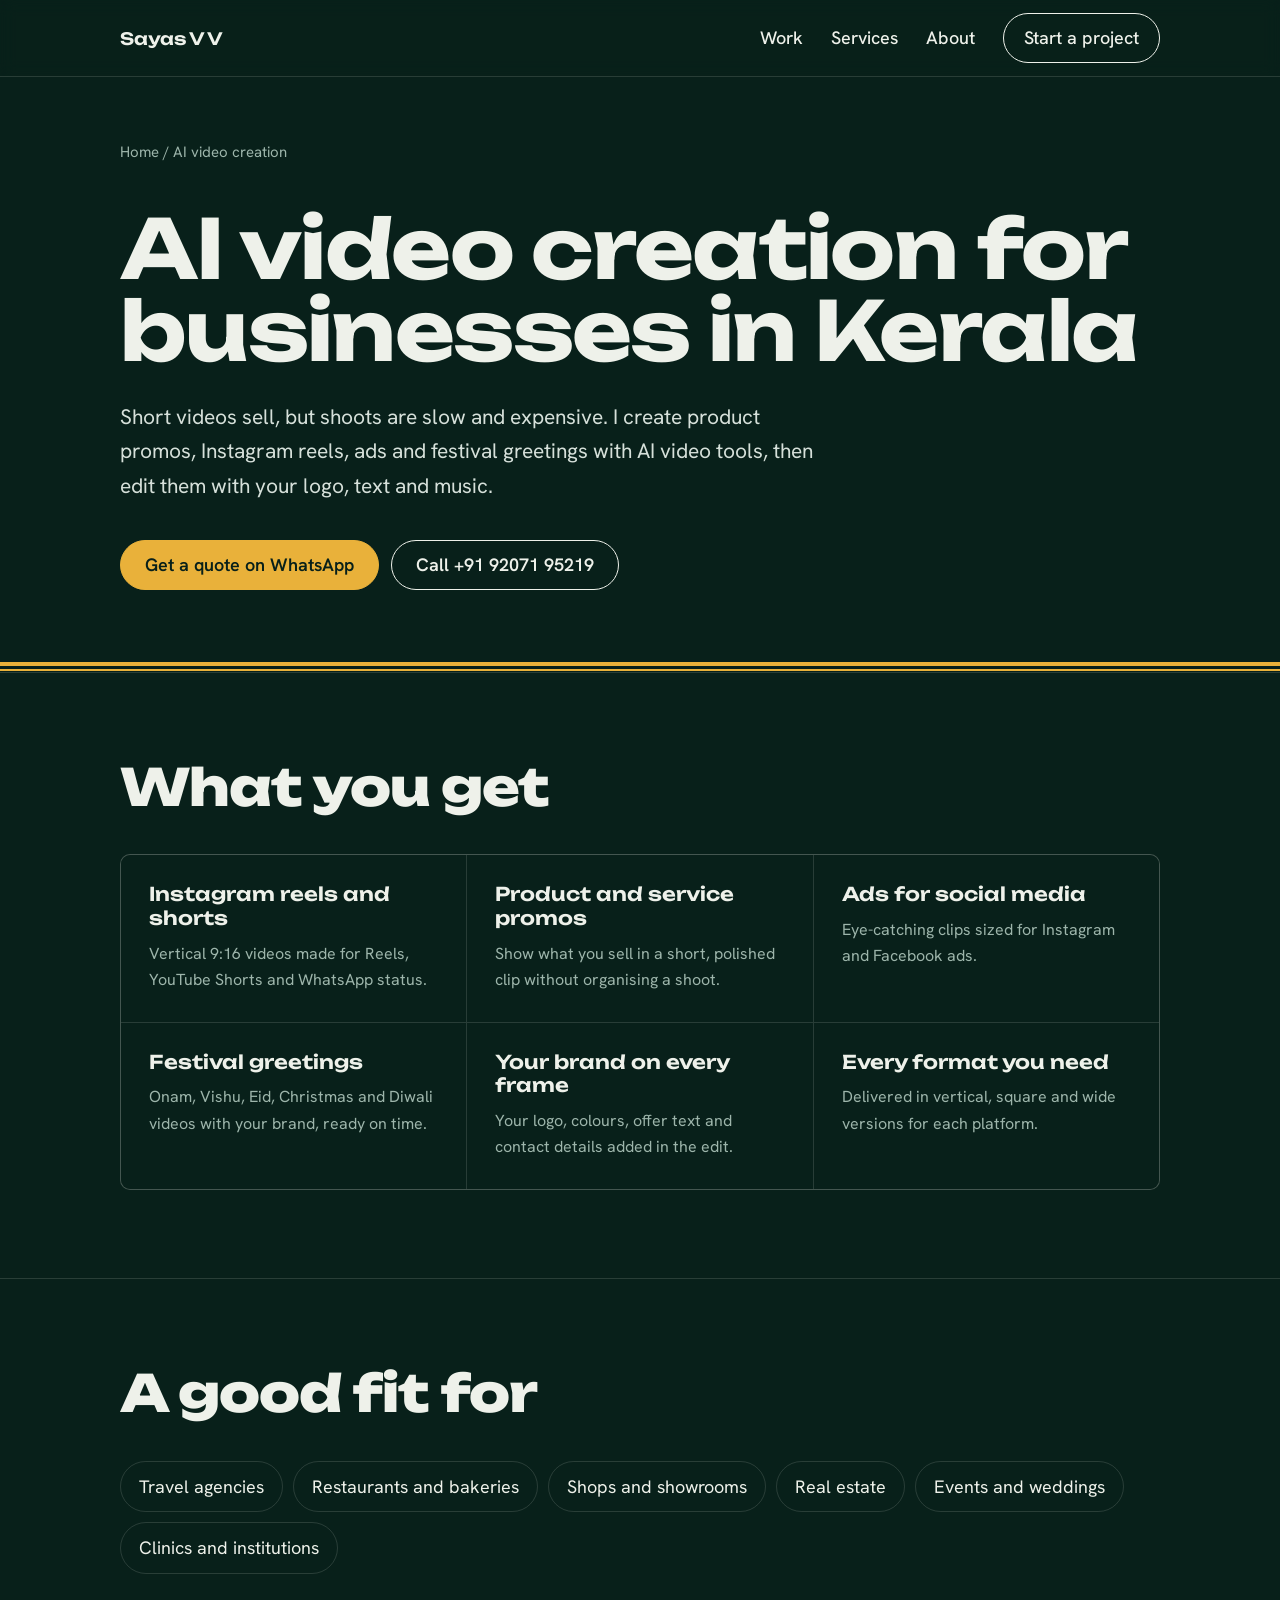
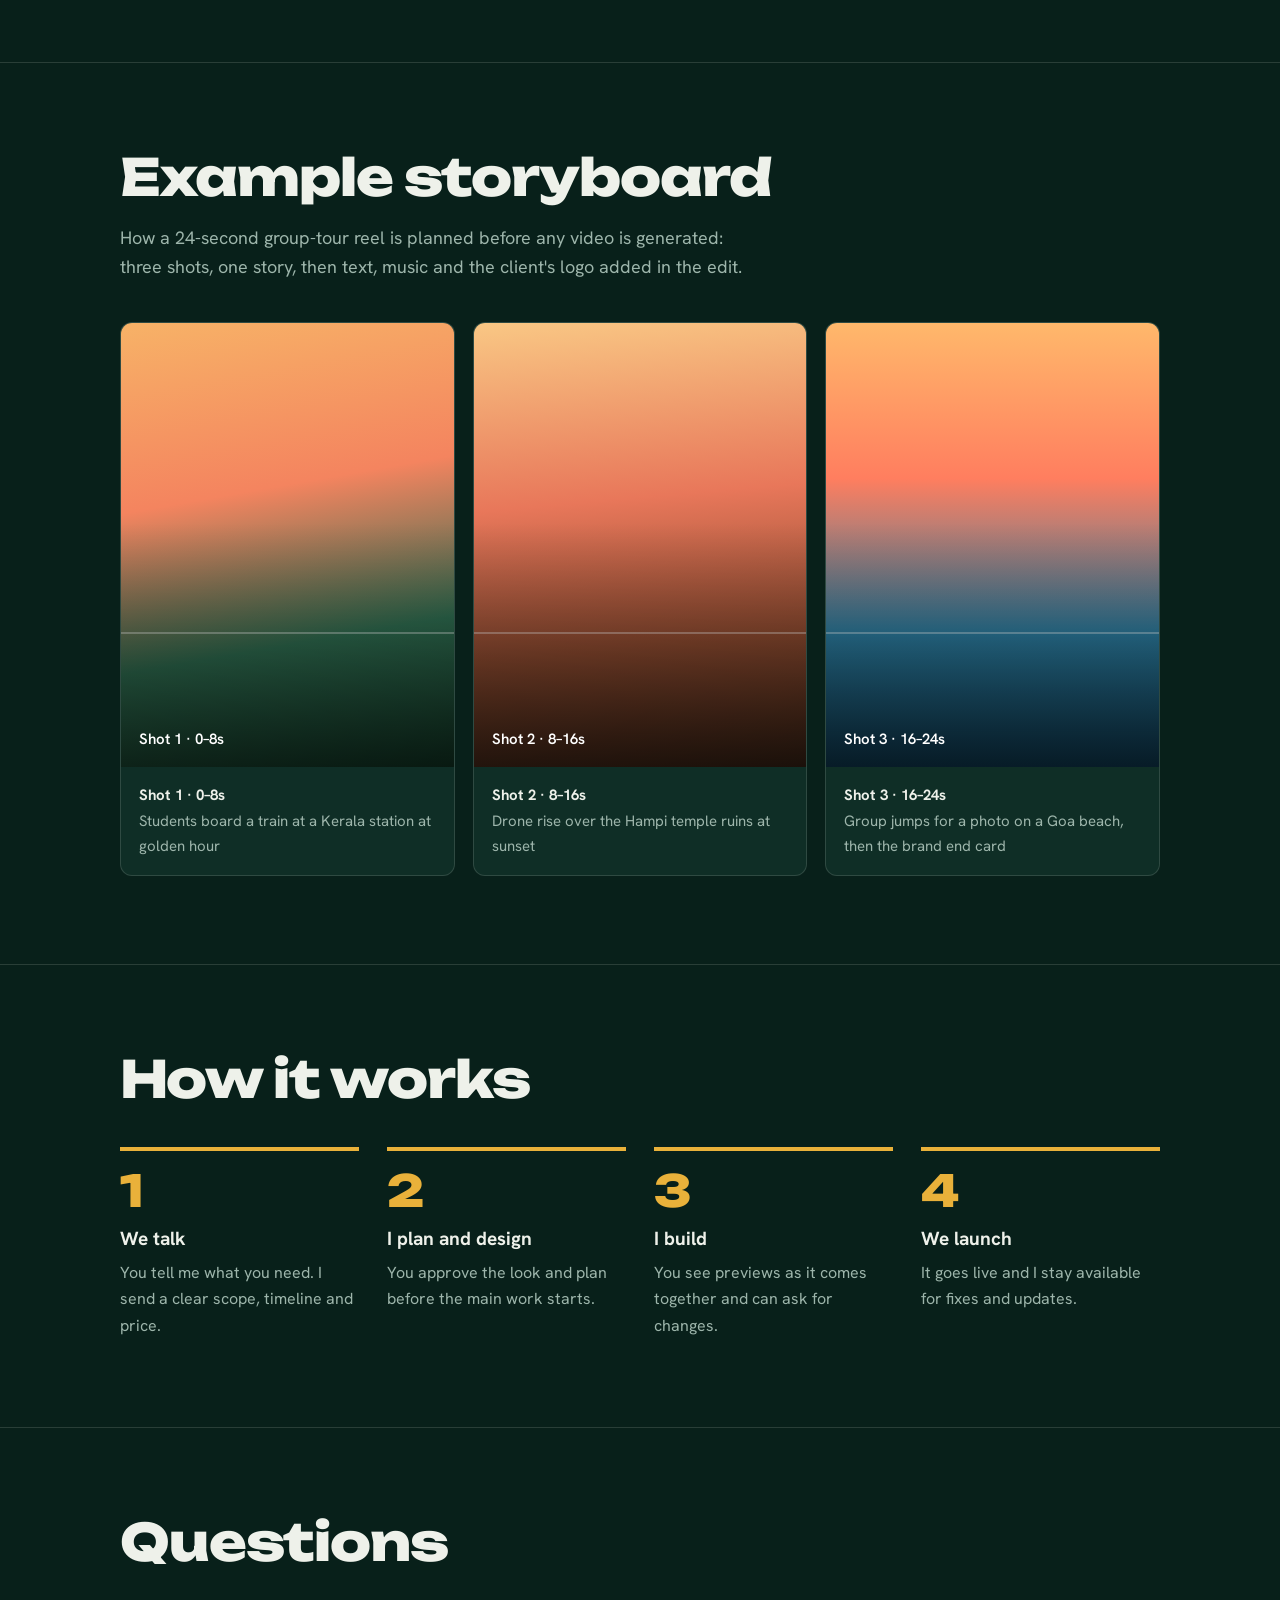
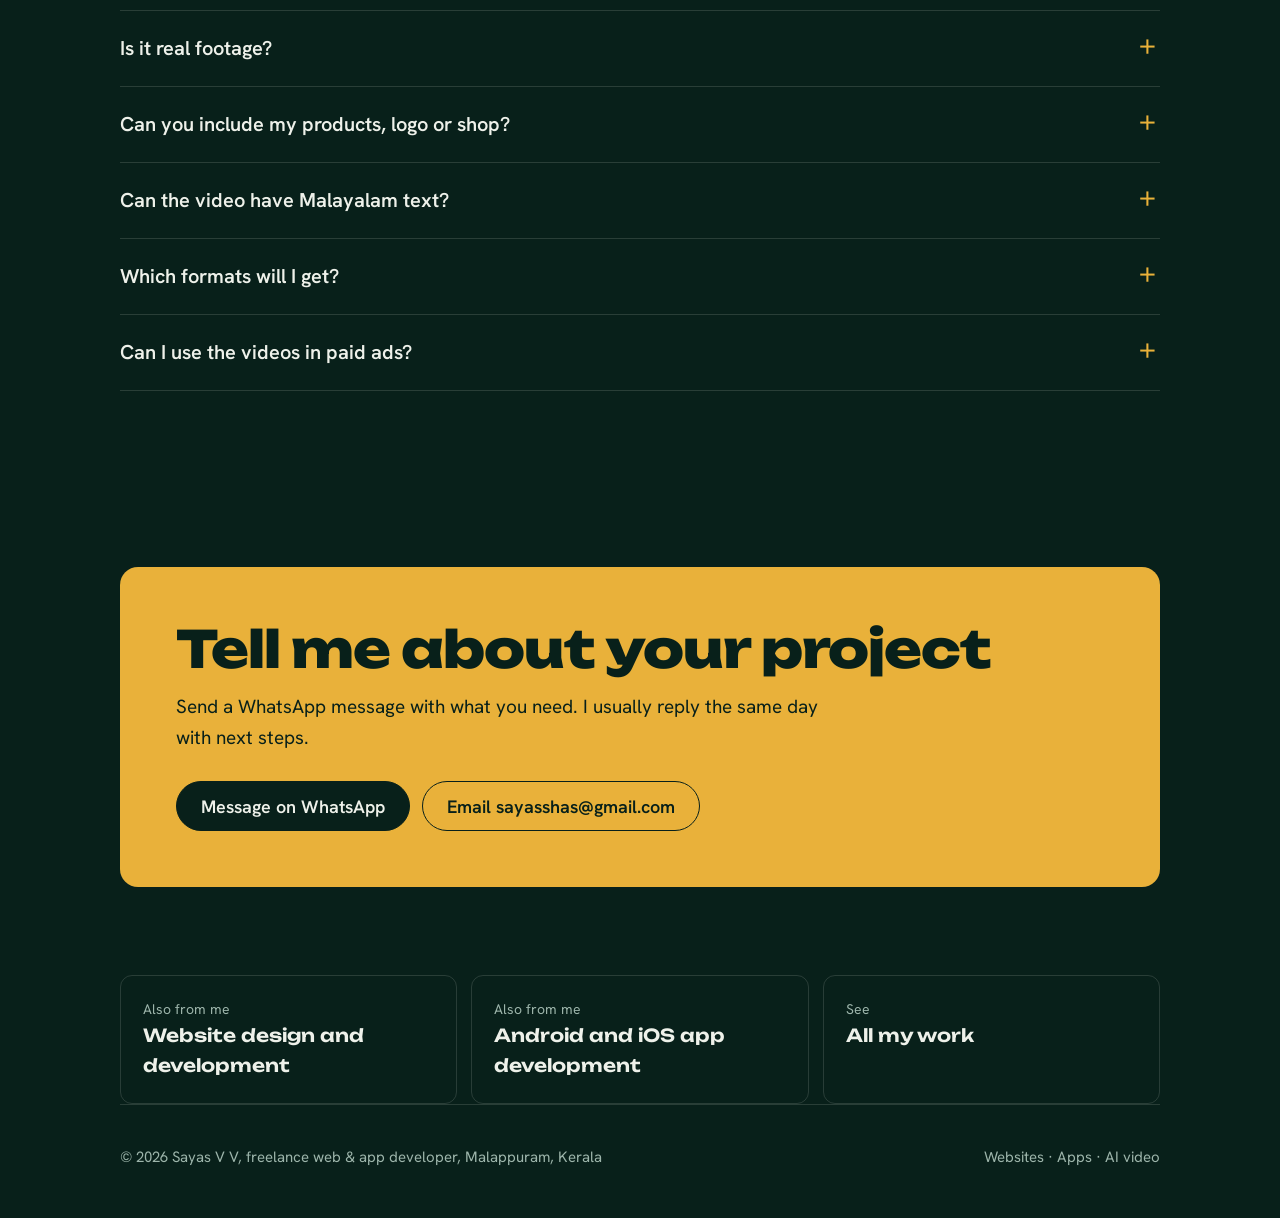
==== ai-video-creation-kerala/index.html @ 2b57c1a7 "Launch redesigned portfolio site with service pages Co-Authored-By: Claude Opus 5.5 <noreply@anthrop" ====
<!DOCTYPE html>
<html lang="en" class="no-js">
<head>
<meta charset="utf-8">
<meta name="viewport" content="width=device-width, initial-scale=1">
<title>AI Video Creation for Businesses in Kerala | Sayas V V</title>
<meta name="description" content="AI video creation for Kerala businesses: product promos, Instagram reels, ads and festival greetings made with AI video tools, edited with your brand.">
<link rel="canonical" href="https://www.sayasvvportfolio.space/ai-video-creation-kerala/">
<meta name="robots" content="index, follow, max-image-preview:large">
<meta property="og:type" content="website">
<meta property="og:site_name" content="Sayas V V">
<meta property="og:locale" content="en_IN">
<meta property="og:title" content="AI Video Creation for Businesses in Kerala | Sayas V V">
<meta property="og:description" content="AI video creation for Kerala businesses: product promos, Instagram reels, ads and festival greetings made with AI video tools, edited with your brand.">
<meta property="og:url" content="https://www.sayasvvportfolio.space/ai-video-creation-kerala/">
<meta property="og:image" content="https://www.sayasvvportfolio.space/og-image.jpg">
<meta name="twitter:card" content="summary_large_image">
<meta name="theme-color" content="#08201A">
<link rel="icon" href="../favicon.svg" type="image/svg+xml">
<link rel="apple-touch-icon" href="../apple-touch-icon.png">
<link rel="preconnect" href="https://fonts.googleapis.com">
<link rel="preconnect" href="https://fonts.gstatic.com" crossorigin>
<link href="https://fonts.googleapis.com/css2?family=Unbounded:wght@600;800&family=Hanken+Grotesk:wght@400;500;600&display=swap" rel="stylesheet">
<link rel="stylesheet" href="../assets/site.css">
<script type="application/ld+json">
{
 "@context": "https://schema.org",
 "@graph": [
  {
   "@type": "Service",
   "name": "AI video creation",
   "serviceType": "AI video creation",
   "url": "https://www.sayasvvportfolio.space/ai-video-creation-kerala/",
   "provider": {
    "@type": "Person",
    "@id": "https://www.sayasvvportfolio.space/#person",
    "name": "Sayas V V"
   },
   "areaServed": [
    {
     "@type": "City",
     "name": "Malappuram"
    },
    {
     "@type": "State",
     "name": "Kerala"
    }
   ],
   "description": "AI video creation for Kerala businesses: product promos, Instagram reels, ads and festival greetings made with AI video tools, edited with your brand."
  },
  {
   "@type": "FAQPage",
   "mainEntity": [
    {
     "@type": "Question",
     "name": "Is it real footage?",
     "acceptedAnswer": {
      "@type": "Answer",
      "text": "No. The scenes are generated with AI video tools from a written script and storyboard, then edited together with your branding. It is clearly a creative video, not a recording of your premises."
     }
    },
    {
     "@type": "Question",
     "name": "Can you include my products, logo or shop?",
     "acceptedAnswer": {
      "@type": "Answer",
      "text": "Your logo, text and brand colours are added in the edit. Your own product photos can also be used as a starting point for scenes."
     }
    },
    {
     "@type": "Question",
     "name": "Can the video have Malayalam text?",
     "acceptedAnswer": {
      "@type": "Answer",
      "text": "Yes. On-screen text and captions can be in Malayalam, English or both."
     }
    },
    {
     "@type": "Question",
     "name": "Which formats will I get?",
     "acceptedAnswer": {
      "@type": "Answer",
      "text": "Vertical 9:16 for Reels and Shorts, square 1:1 for feeds and wide 16:9 for YouTube or your website, as needed."
     }
    },
    {
     "@type": "Question",
     "name": "Can I use the videos in paid ads?",
     "acceptedAnswer": {
      "@type": "Answer",
      "text": "Yes, you can use them across your social media and ads."
     }
    }
   ]
  },
  {
   "@type": "BreadcrumbList",
   "itemListElement": [
    {
     "@type": "ListItem",
     "position": 1,
     "name": "Home",
     "item": "https://www.sayasvvportfolio.space/"
    },
    {
     "@type": "ListItem",
     "position": 2,
     "name": "AI video creation",
     "item": "https://www.sayasvvportfolio.space/ai-video-creation-kerala/"
    }
   ]
  }
 ]
}
</script>
</head>
<body>
<header>
  <div class="wrap">
    <a class="brand" href="../">Sayas V V</a>
    <nav aria-label="Main">
      <a href="../#work">Work</a>
      <a href="../#services">Services</a>
      <a href="../#about">About</a>
      <a class="pill" href="https://wa.me/919207195219?text=Hi%20Sayas%2C%20I%27d%20like%20to%20discuss%20a%20project." target="_blank" rel="noopener">Start a project</a>
    </nav>
    <button class="menu-btn" id="menuBtn" aria-expanded="false" aria-controls="menu">Menu</button>
  </div>
</header>
<nav id="menu" aria-label="Mobile">
  <a href="../">Home</a>
  <a href="../#work">Work</a>
  <a href="../web-design-malappuram/">Websites</a>
  <a href="../app-development-kerala/">Apps</a>
  <a href="../ai-video-creation-kerala/">AI video</a>
  <a href="../#contact">Contact</a>
</nav>
<main>
  <div class="wrap">
    <p class="crumbs"><a href="../">Home</a> / AI video creation</p>
    <div class="hero">
      <h1 class="d">AI video creation for businesses in Kerala</h1>
      <p class="lede">Short videos sell, but shoots are slow and expensive. I create product promos, Instagram reels, ads and festival greetings with AI video tools, then edit them with your logo, text and music.</p>
      <div class="btns">
        <a class="btn solid" href="https://wa.me/919207195219?text=Hi%20Sayas%2C%20I%27d%20like%20to%20discuss%20a%20project." target="_blank" rel="noopener">Get a quote on WhatsApp</a>
        <a class="btn" href="tel:+919207195219">Call +91 92071 95219</a>
      </div>
    </div>
  </div>
  <div class="kasavu"></div>

  <section>
    <div class="wrap">
      <h2 class="rv">What you get</h2>
      <div class="grid"><div class="rv"><h3>Instagram reels and shorts</h3><p>Vertical 9:16 videos made for Reels, YouTube Shorts and WhatsApp status.</p></div><div class="rv"><h3>Product and service promos</h3><p>Show what you sell in a short, polished clip without organising a shoot.</p></div><div class="rv"><h3>Ads for social media</h3><p>Eye-catching clips sized for Instagram and Facebook ads.</p></div><div class="rv"><h3>Festival greetings</h3><p>Onam, Vishu, Eid, Christmas and Diwali videos with your brand, ready on time.</p></div><div class="rv"><h3>Your brand on every frame</h3><p>Your logo, colours, offer text and contact details added in the edit.</p></div><div class="rv"><h3>Every format you need</h3><p>Delivered in vertical, square and wide versions for each platform.</p></div></div>
    </div>
  </section>

  <section>
    <div class="wrap">
      <h2 class="rv">A good fit for</h2>
      <div class="fit rv"><span>Travel agencies</span><span>Restaurants and bakeries</span><span>Shops and showrooms</span><span>Real estate</span><span>Events and weddings</span><span>Clinics and institutions</span></div>
    </div>
  </section>

  <section>
    <div class="wrap">
      <h2 class="rv">Example storyboard</h2>
      <p class="lead rv">How a 24-second group-tour reel is planned before any video is generated: three shots, one story, then text, music and the client's logo added in the edit.</p>
      <div class="board"><div class="frame rv"><div class="shot s1"><i></i><span>Shot 1 · 0–8s</span></div><div class="cap"><b>Shot 1 · 0–8s</b>Students board a train at a Kerala station at golden hour</div></div><div class="frame rv"><div class="shot s2"><i></i><span>Shot 2 · 8–16s</span></div><div class="cap"><b>Shot 2 · 8–16s</b>Drone rise over the Hampi temple ruins at sunset</div></div><div class="frame rv"><div class="shot s3"><i></i><span>Shot 3 · 16–24s</span></div><div class="cap"><b>Shot 3 · 16–24s</b>Group jumps for a photo on a Goa beach, then the brand end card</div></div></div>
    </div>
  </section>

  <section>
    <div class="wrap">
      <h2 class="rv">How it works</h2>
      <div class="steps">
        <div class="rv"><h3>We talk</h3><p>You tell me what you need. I send a clear scope, timeline and price.</p></div>
        <div class="rv"><h3>I plan and design</h3><p>You approve the look and plan before the main work starts.</p></div>
        <div class="rv"><h3>I build</h3><p>You see previews as it comes together and can ask for changes.</p></div>
        <div class="rv"><h3>We launch</h3><p>It goes live and I stay available for fixes and updates.</p></div>
      </div>
    </div>
  </section>

  <section class="faq">
    <div class="wrap">
      <h2 class="rv">Questions</h2>
      <details class="rv"><summary>Is it real footage?</summary><p>No. The scenes are generated with AI video tools from a written script and storyboard, then edited together with your branding. It is clearly a creative video, not a recording of your premises.</p></details><details class="rv"><summary>Can you include my products, logo or shop?</summary><p>Your logo, text and brand colours are added in the edit. Your own product photos can also be used as a starting point for scenes.</p></details><details class="rv"><summary>Can the video have Malayalam text?</summary><p>Yes. On-screen text and captions can be in Malayalam, English or both.</p></details><details class="rv"><summary>Which formats will I get?</summary><p>Vertical 9:16 for Reels and Shorts, square 1:1 for feeds and wide 16:9 for YouTube or your website, as needed.</p></details><details class="rv"><summary>Can I use the videos in paid ads?</summary><p>Yes, you can use them across your social media and ads.</p></details>
    </div>
  </section>

  <div class="wrap">
    <div class="cta rv">
      <h2>Tell me about your project</h2>
      <p>Send a WhatsApp message with what you need. I usually reply the same day with next steps.</p>
      <div class="btns">
        <a class="btn solid" href="https://wa.me/919207195219?text=Hi%20Sayas%2C%20I%27d%20like%20to%20discuss%20a%20project." target="_blank" rel="noopener">Message on WhatsApp</a>
        <a class="btn" href="mailto:sayasshas@gmail.com?subject=Project%20enquiry">Email sayasshas@gmail.com</a>
      </div>
    </div>
    <div class="more"><a href="../web-design-malappuram/"><small>Also from me</small><b>Website design and development</b></a><a href="../app-development-kerala/"><small>Also from me</small><b>Android and iOS app development</b></a><a href="../#work"><small>See</small><b>All my work</b></a></div>
  </div>
</main>

<div class="wrap">
  <footer>
    <span>© <span class="yr">2026</span> <a href="../">Sayas V V</a>, freelance web &amp; app developer, Malappuram, Kerala</span>
    <span><a href="../web-design-malappuram/">Websites</a> · <a href="../app-development-kerala/">Apps</a> · <a href="../ai-video-creation-kerala/">AI video</a></span>
  </footer>
</div>

<div class="m-cta">
  <a class="wa" href="https://wa.me/919207195219?text=Hi%20Sayas%2C%20I%27d%20like%20to%20discuss%20a%20project." target="_blank" rel="noopener">WhatsApp me</a>
  <a class="call" href="tel:+919207195219">Call</a>
</div>

<script>
(function(){
  var h=document.documentElement; h.classList.remove('no-js');
  document.querySelectorAll('.yr').forEach(function(e){e.textContent=new Date().getFullYear();});
  var b=document.getElementById('menuBtn');
  function set(o){h.classList.toggle('menu-open',o);b.setAttribute('aria-expanded',o);b.textContent=o?'Close':'Menu';document.body.style.overflow=o?'hidden':'';}
  b.addEventListener('click',function(){set(!h.classList.contains('menu-open'));});
  document.querySelectorAll('#menu a').forEach(function(a){a.addEventListener('click',function(){set(false);});});
  addEventListener('keydown',function(e){if(e.key==='Escape')set(false);});
  var mc=document.querySelector('.m-cta'),hb=document.querySelector('.hero .btns');
  if('IntersectionObserver' in window&&mc&&hb){new IntersectionObserver(function(e){mc.classList.toggle('show',!e[0].isIntersecting);}).observe(hb);}
  if(!('IntersectionObserver' in window)){document.querySelectorAll('.rv').forEach(function(e){e.classList.add('in');});return;}
  var io=new IntersectionObserver(function(en){en.forEach(function(x){if(x.isIntersecting){x.target.classList.add('in');io.unobserve(x.target);}});},{rootMargin:'0px 0px -8% 0px'});
  document.querySelectorAll('.rv').forEach(function(e,i){e.style.transitionDelay=(i%3)*0.06+'s';io.observe(e);});
})();
</script>
</body>
</html>
---- assets/site.css ----
/* Shared styles for service pages — Backwater design */
:root{
  --ink:#08201A; --ink-2:#0F2E26; --paper:#EEF1EA; --gold:#E9B13A; --mist:#9DB5AB; --line:rgba(238,241,234,.14);
}
*{box-sizing:border-box}
html{background:var(--ink)}
body{margin:0;background:var(--ink);color:var(--paper);font:18px/1.65 "Hanken Grotesk",system-ui,sans-serif;-webkit-font-smoothing:antialiased;overflow-x:hidden}
a{color:inherit}
img{display:block;max-width:100%}
:focus-visible{outline:2px solid var(--gold);outline-offset:4px;border-radius:2px}
.d{font-family:Unbounded,system-ui,sans-serif;letter-spacing:-.02em;line-height:1}
.wrap{max-width:1120px;margin:0 auto;padding:0 40px}
.kasavu{height:10px;background:linear-gradient(var(--gold),var(--gold)) 0 0/100% 4px no-repeat,linear-gradient(var(--gold),var(--gold)) 0 7px/100% 2px no-repeat}

/* header */
header{position:sticky;top:0;z-index:40;background:color-mix(in srgb,var(--ink) 88%,transparent);backdrop-filter:blur(8px);border-bottom:1px solid var(--line)}
header .wrap{display:flex;justify-content:space-between;align-items:center;height:76px}
.brand{font:600 17px Unbounded,sans-serif;text-decoration:none}
header nav{display:flex;gap:28px;align-items:center}
header nav a{text-decoration:none;font-weight:500}
header nav a:hover{color:var(--gold)}
header nav a.pill{border:1.5px solid var(--paper);border-radius:40px;padding:9px 20px}
.menu-btn{display:none;background:none;border:1.5px solid var(--paper);color:var(--paper);border-radius:40px;height:44px;padding:0 18px;font:600 15px "Hanken Grotesk",sans-serif;cursor:pointer}
#menu{position:fixed;inset:0;z-index:39;background:var(--ink);display:flex;flex-direction:column;justify-content:flex-end;padding:100px 20px 40px;opacity:0;visibility:hidden;transition:opacity .3s,visibility .3s}
.menu-open #menu{opacity:1;visibility:visible}
#menu a{font:800 clamp(34px,10vw,56px)/1.15 Unbounded,sans-serif;text-decoration:none;padding:4px 0}

/* breadcrumb + hero */
.crumbs{font-size:15px;color:var(--mist);padding-top:48px}
.crumbs a{text-decoration:none}
.crumbs a:hover{color:var(--gold)}
.hero{padding:28px 0 72px}
.hero h1{font-size:clamp(40px,6.4vw,84px);margin:0 0 28px;max-width:14em}
.hero .lede{font-size:21px;max-width:34em;margin:0 0 36px;color:#D6E0DA}
.btns{display:flex;gap:12px;flex-wrap:wrap}
.btn{display:inline-flex;align-items:center;min-height:50px;padding:0 24px;border-radius:40px;font-weight:600;text-decoration:none;border:1.5px solid var(--paper)}
.btn.solid{background:var(--gold);border-color:var(--gold);color:var(--ink)}
.btn:hover{transform:translateY(-1px)}

section{padding:88px 0;border-top:1px solid var(--line)}
h2{font:800 clamp(30px,4vw,52px)/1.05 Unbounded,sans-serif;margin:0 0 40px;letter-spacing:-.02em}
.lead{color:var(--mist);max-width:36em;margin:-22px 0 40px}

/* feature grid */
.grid{display:grid;grid-template-columns:repeat(3,1fr);gap:1px;background:var(--line);border:1px solid var(--line);border-radius:10px;overflow:hidden}
.grid div{background:var(--ink);padding:28px}
.grid h3{font:600 19px/1.25 Unbounded,sans-serif;margin:0 0 10px}
.grid p{margin:0;color:var(--mist);font-size:16px}

/* fit list */
.fit{display:flex;flex-wrap:wrap;gap:10px}
.fit span{border:1px solid var(--line);border-radius:40px;padding:10px 18px}

/* proof */
.proof{display:grid;grid-template-columns:1fr 1fr;background:var(--ink-2);border:1px solid var(--line);border-radius:14px;overflow:hidden}
.proof .info{padding:40px;display:flex;flex-direction:column;gap:14px}
.proof .info p{margin:0;color:#C9D6D0}
.proof h3{font:800 32px/1.05 Unbounded,sans-serif;margin:0}
.proof .media{min-height:320px;position:relative;background:#0b0b0b}
.proof .media img{position:absolute;inset:0;width:100%;height:100%;object-fit:cover;object-position:top}
.proof .media.cart{background:#FEF8EC;display:grid;place-items:center}
.proof .media.cart img{position:static;width:70%;height:auto}
.proof a.go{align-self:flex-start;font-weight:600;text-decoration:none;border-bottom:2px solid var(--gold);padding-bottom:3px;margin-top:auto}

/* steps */
.steps{display:grid;grid-template-columns:repeat(4,1fr);gap:28px;counter-reset:s}
.steps div{counter-increment:s;border-top:4px solid var(--gold);padding-top:18px}
.steps div::before{content:counter(s);font:800 44px/1 Unbounded,sans-serif;color:var(--gold);display:block;margin-bottom:10px}
.steps h3{margin:0 0 6px;font-size:19px}
.steps p{margin:0;color:var(--mist);font-size:16px}

/* storyboard (AI video page) */
.board{display:grid;grid-template-columns:repeat(3,1fr);gap:18px}
.frame{border-radius:12px;overflow:hidden;border:1px solid var(--line);background:var(--ink-2)}
.frame .shot{aspect-ratio:9/12;position:relative;display:flex;align-items:flex-end;padding:18px;font:600 15px "Hanken Grotesk",sans-serif;color:#fff;overflow:hidden}
.frame .shot::after{content:"";position:absolute;inset:0;background:linear-gradient(0deg,rgba(0,0,0,.55),transparent 55%)}
.frame .shot span{position:relative;z-index:1}
.frame .cap{padding:16px 18px;font-size:15px;color:var(--mist)}
.frame .cap b{color:var(--paper);display:block;margin-bottom:2px}
.s1{background:linear-gradient(170deg,#F7B267 0%,#F4845F 38%,#2E6B4F 70%,#123826 100%)}
.s2{background:linear-gradient(175deg,#F9C784 0%,#E8775A 40%,#8C4A2F 72%,#3B2416 100%)}
.s3{background:linear-gradient(180deg,#FFB86B 0%,#FF7E5F 35%,#2C7DA0 70%,#0F3D56 100%)}
.shot i{position:absolute;left:0;right:0;bottom:30%;height:2px;background:rgba(255,255,255,.35);animation:pan 6s linear infinite}
@keyframes pan{0%{transform:translateX(-30%)}100%{transform:translateX(30%)}}

/* faq */
.faq details{border-top:1px solid var(--line);padding:6px 0}
.faq details:last-child{border-bottom:1px solid var(--line)}
.faq summary{cursor:pointer;list-style:none;font:600 20px/1.35 "Hanken Grotesk",sans-serif;padding:18px 40px 18px 0;position:relative}
.faq summary::-webkit-details-marker{display:none}
.faq summary::after{content:"+";position:absolute;right:4px;top:12px;font:400 30px/1 "Hanken Grotesk",sans-serif;color:var(--gold);transition:transform .3s}
.faq details[open] summary::after{transform:rotate(45deg)}
.faq details p{margin:0 0 20px;color:#C9D6D0;max-width:44em}

/* cta + more + footer */
.cta{background:var(--gold);color:var(--ink);border-radius:18px;padding:56px;margin:88px 0}
.cta h2{margin-bottom:14px}
.cta p{max-width:34em;margin:0 0 28px;font-size:19px}
.cta .btn{border-color:var(--ink)}
.cta .btn.solid{background:var(--ink);color:var(--paper);border-color:var(--ink)}
.more{display:grid;grid-template-columns:repeat(3,1fr);gap:14px}
.more a{border:1px solid var(--line);border-radius:12px;padding:22px;text-decoration:none;transition:border-color .2s,background .2s}
.more a:hover{border-color:var(--gold);background:var(--ink-2)}
.more small{display:block;color:var(--mist);font-size:14px}
.more b{font:600 18px Unbounded,sans-serif}
footer{display:flex;justify-content:space-between;flex-wrap:wrap;gap:12px;color:var(--mist);font-size:15px;padding:40px 0 48px;border-top:1px solid var(--line)}
footer a{text-decoration:none}
footer a:hover{color:var(--gold)}
.m-cta{display:none}

/* reveal */
.rv{opacity:0;transform:translateY(30px);transition:opacity .8s ease,transform .8s cubic-bezier(.2,.8,.2,1)}
.rv.in{opacity:1;transform:none}
.no-js .rv{opacity:1;transform:none}

@media (max-width:900px){
  .wrap{padding:0 20px}
  header .wrap{height:68px}
  header nav{display:none}
  .menu-btn{display:inline-flex;align-items:center}
  .grid{grid-template-columns:1fr 1fr}
  .proof{grid-template-columns:1fr}
  .proof .media{min-height:240px;order:-1}
  .proof .info{padding:26px}
  .steps{grid-template-columns:1fr 1fr}
  .board{grid-template-columns:1fr 1fr 1fr;gap:10px}
  .frame .cap{padding:10px;font-size:13px}
  .frame .shot{padding:10px;font-size:12px}
  .more{grid-template-columns:1fr}
  .cta{padding:36px 24px;margin:64px 0 110px}
  section{padding:64px 0}
  .m-cta{display:grid;grid-template-columns:1fr 1fr;gap:10px;position:fixed;left:12px;right:12px;bottom:calc(12px + env(safe-area-inset-bottom));z-index:38;transform:translateY(150%);transition:transform .45s cubic-bezier(.2,.8,.2,1)}
  .m-cta.show{transform:none}
  .m-cta a{height:52px;border-radius:30px;display:flex;align-items:center;justify-content:center;font-weight:600;text-decoration:none;box-shadow:0 10px 30px rgba(0,0,0,.35)}
  .m-cta .wa{background:var(--gold);color:var(--ink)}
  .m-cta .call{background:var(--paper);color:var(--ink)}
  footer{padding-bottom:100px}
}
@media (max-width:560px){
  .hero .lede{font-size:18px}
  .grid,.steps{grid-template-columns:1fr}
  .board{grid-template-columns:1fr;gap:14px}
  .frame{display:grid;grid-template-columns:110px 1fr}
  .frame .shot{aspect-ratio:auto;min-height:130px}
  .frame .cap{padding:14px;font-size:14px}
}
@media (prefers-reduced-motion:reduce){
  .rv{opacity:1;transform:none;transition:none}
  .shot i{animation:none}
}
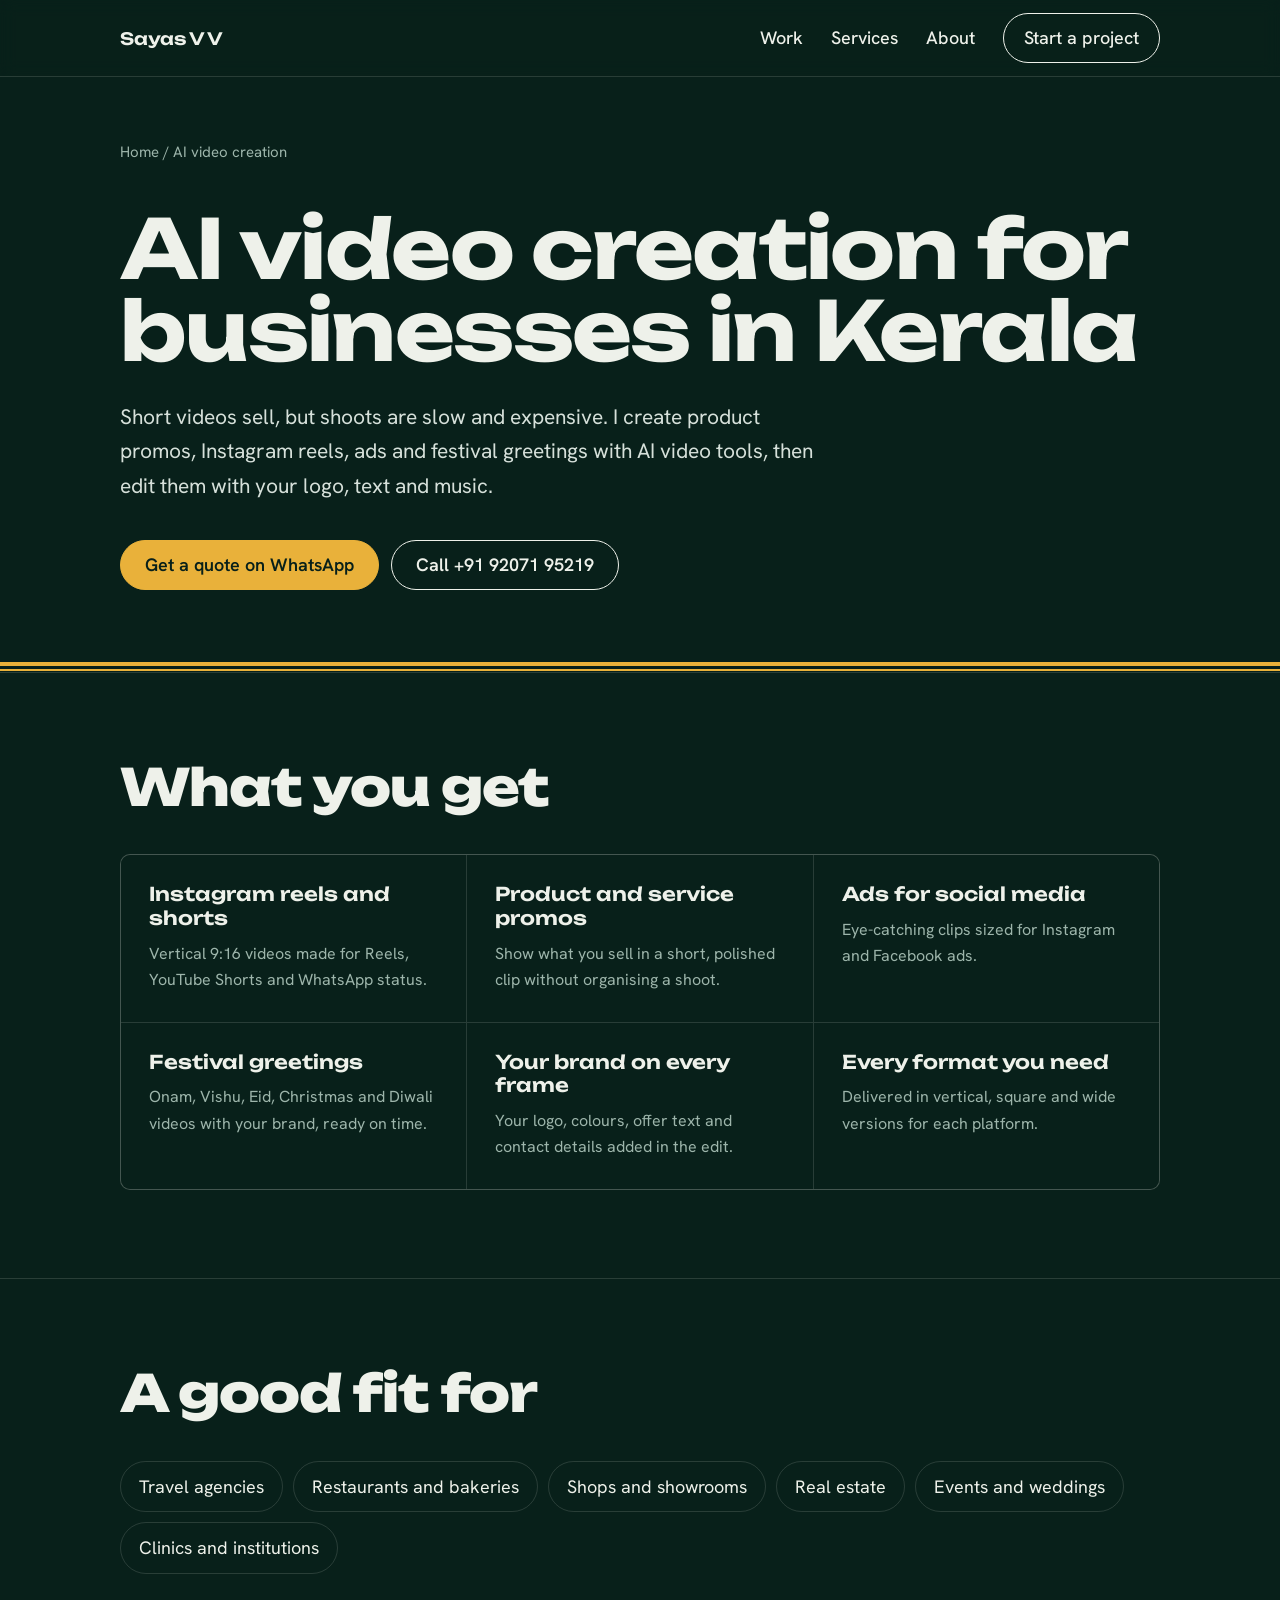
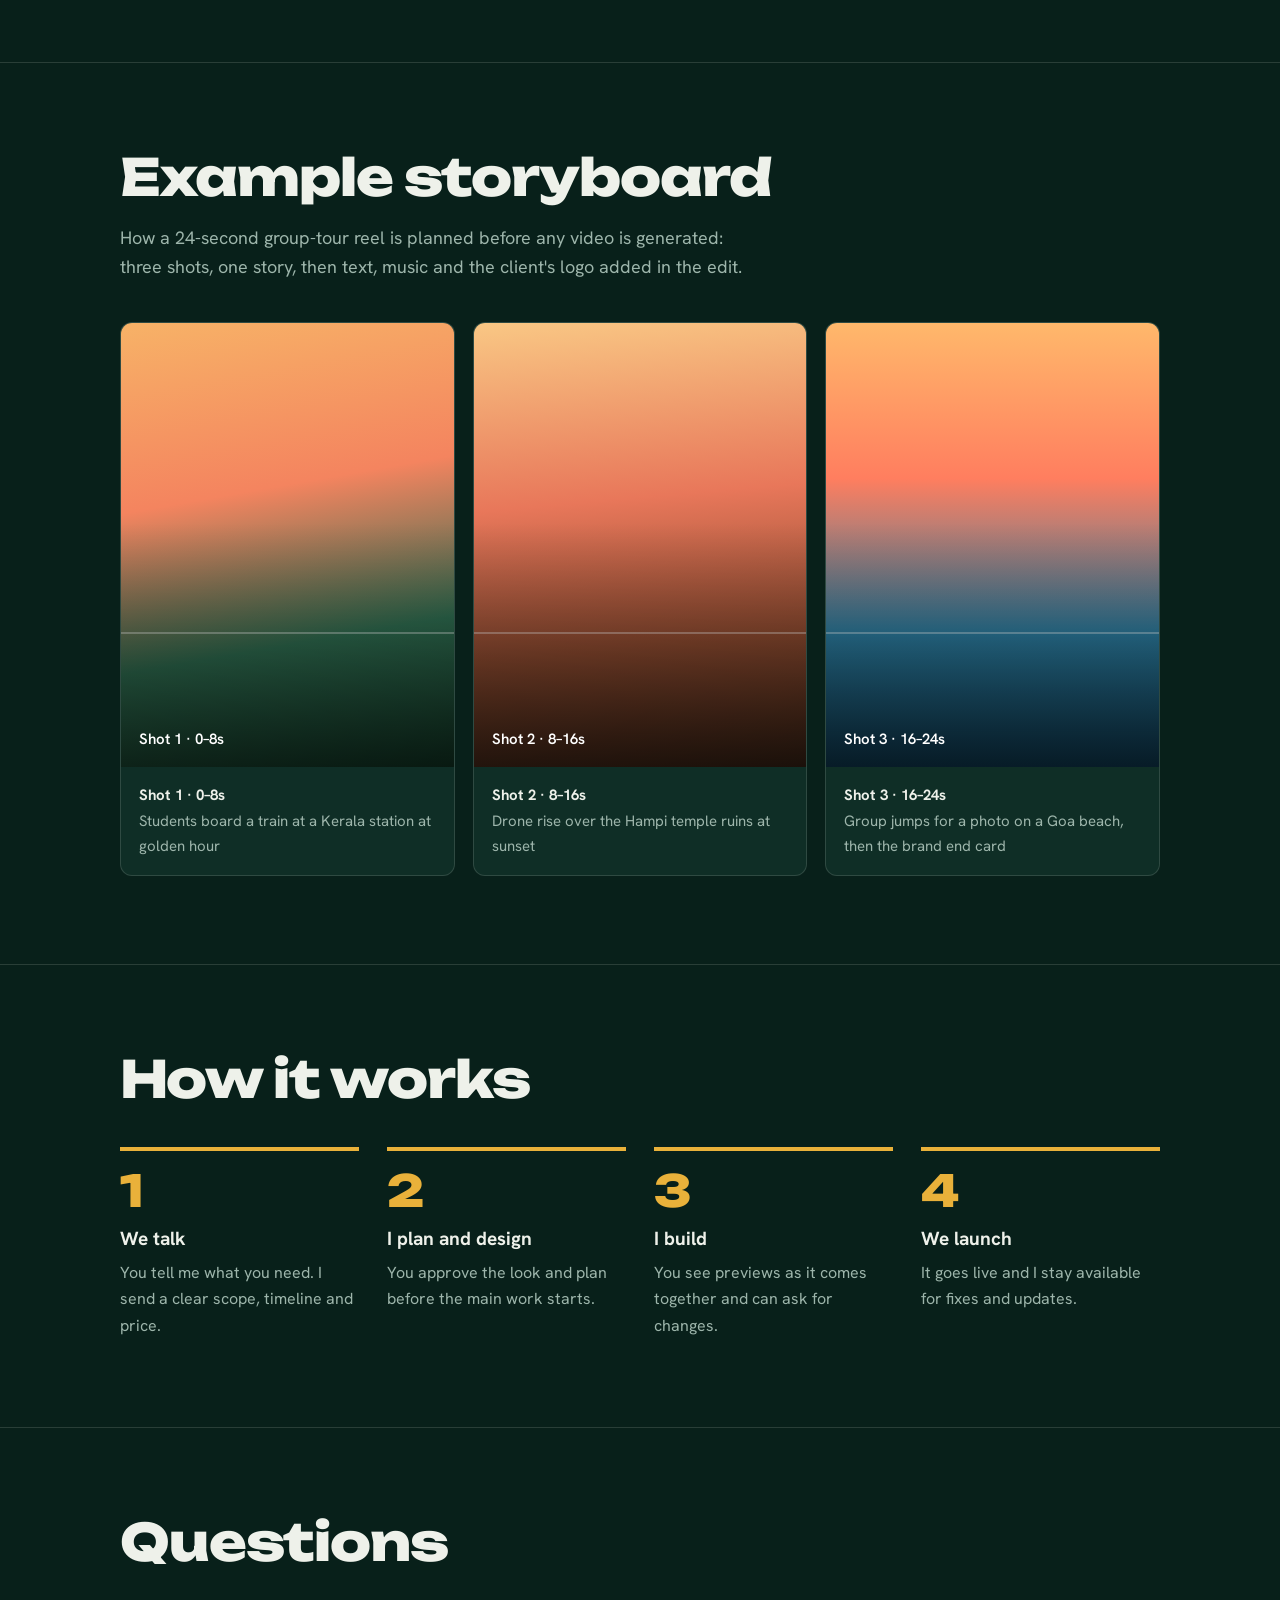
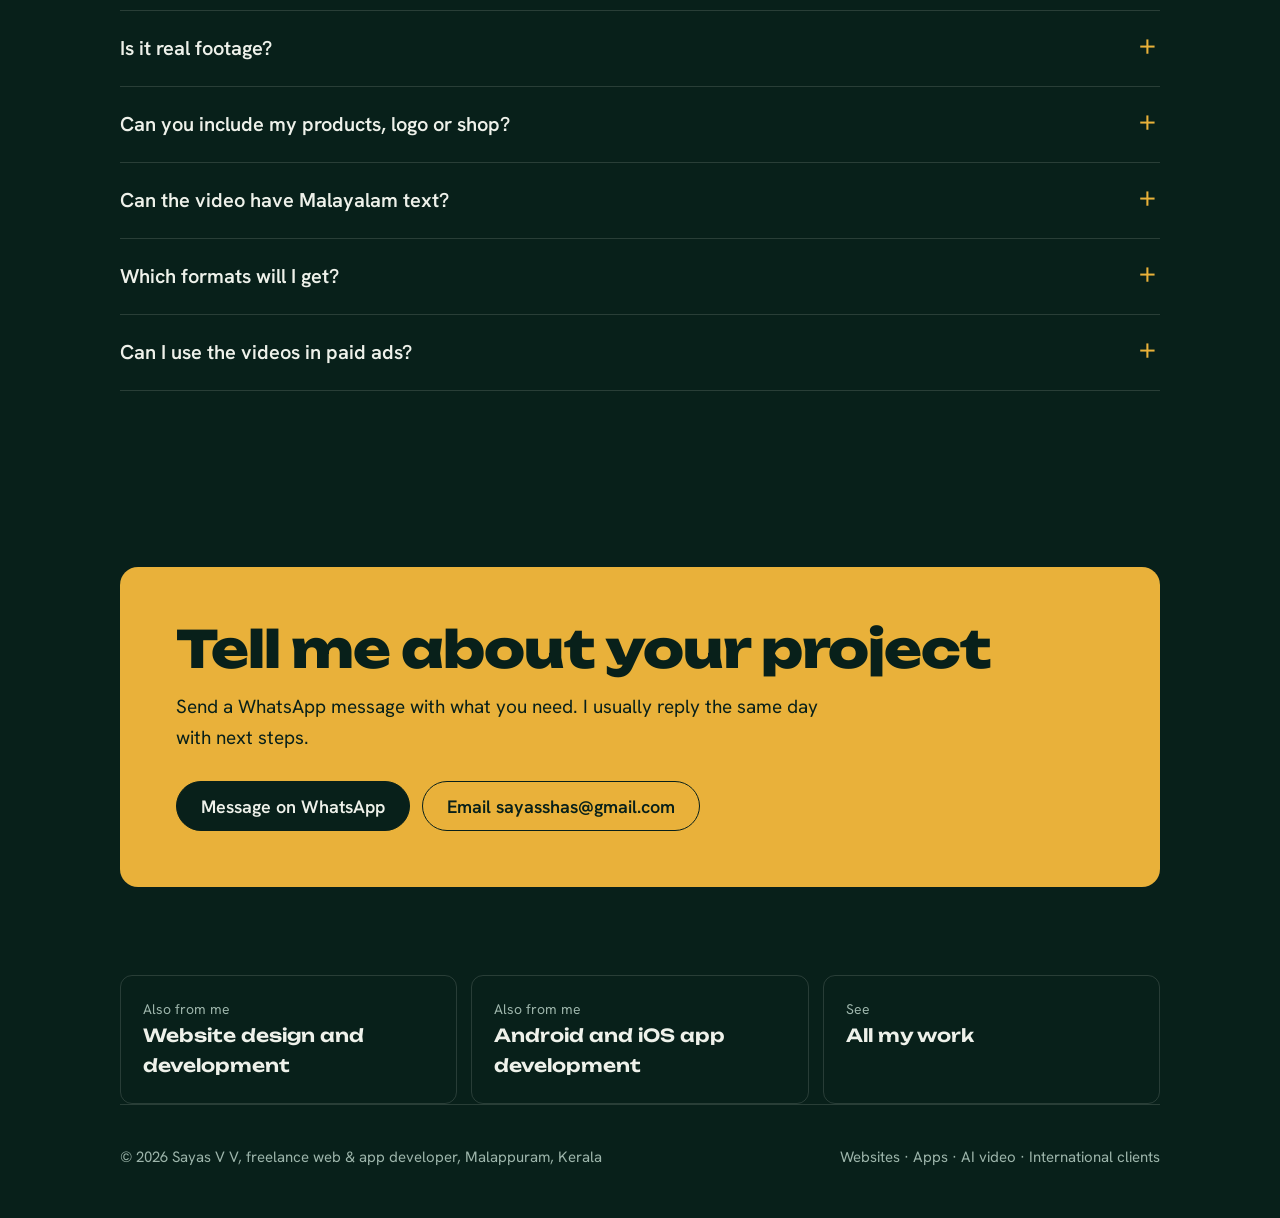
==== commit a2c5f5b3: "Add international clients page Co-Authored-By: Claude Opus 5.5 <noreply@anthropic.com> Claude-Sessio" ====
--- a/ai-video-creation-kerala/index.html
+++ b/ai-video-creation-kerala/index.html
@@ -1,8 +1,9 @@
 <!DOCTYPE html>
-<html lang="en" class="no-js">
+<html lang="en-IN" class="no-js">
 <head>
 <meta charset="utf-8">
-<meta name="viewport" content="width=device-width, initial-scale=1">
+<meta name="format-detection" content="telephone=no">
+<meta name="viewport" content="width=device-width, initial-scale=1, viewport-fit=cover">
 <title>AI Video Creation for Businesses in Kerala | Sayas V V</title>
 <meta name="description" content="AI video creation for Kerala businesses: product promos, Instagram reels, ads and festival greetings made with AI video tools, edited with your brand.">
 <link rel="canonical" href="https://www.sayasvvportfolio.space/ai-video-creation-kerala/">
@@ -16,6 +17,8 @@
 <meta property="og:image" content="https://www.sayasvvportfolio.space/og-image.jpg">
 <meta name="twitter:card" content="summary_large_image">
 <meta name="theme-color" content="#08201A">
+<link rel="manifest" href="../site.webmanifest">
+<meta name="msapplication-TileColor" content="#08201A">
 <link rel="icon" href="../favicon.svg" type="image/svg+xml">
 <link rel="apple-touch-icon" href="../apple-touch-icon.png">
 <link rel="preconnect" href="https://fonts.googleapis.com">
@@ -133,6 +136,7 @@
   <a href="../web-design-malappuram/">Websites</a>
   <a href="../app-development-kerala/">Apps</a>
   <a href="../ai-video-creation-kerala/">AI video</a>
+  <a href="../hire-web-developer-india/">International</a>
   <a href="../#contact">Contact</a>
 </nav>
 <main>
@@ -206,7 +210,7 @@
 <div class="wrap">
   <footer>
     <span>© <span class="yr">2026</span> <a href="../">Sayas V V</a>, freelance web &amp; app developer, Malappuram, Kerala</span>
-    <span><a href="../web-design-malappuram/">Websites</a> · <a href="../app-development-kerala/">Apps</a> · <a href="../ai-video-creation-kerala/">AI video</a></span>
+    <span><a href="../web-design-malappuram/">Websites</a> · <a href="../app-development-kerala/">Apps</a> · <a href="../ai-video-creation-kerala/">AI video</a> · <a href="../hire-web-developer-india/">International clients</a></span>
   </footer>
 </div>
 
--- a/assets/site.css
+++ b/assets/site.css
@@ -3,6 +3,7 @@
   --ink:#08201A; --ink-2:#0F2E26; --paper:#EEF1EA; --gold:#E9B13A; --mist:#9DB5AB; --line:rgba(238,241,234,.14);
 }
 *{box-sizing:border-box}
+html{-webkit-text-size-adjust:100%;text-size-adjust:100%}
 html{background:var(--ink)}
 body{margin:0;background:var(--ink);color:var(--paper);font:18px/1.65 "Hanken Grotesk",system-ui,sans-serif;-webkit-font-smoothing:antialiased;overflow-x:hidden}
 a{color:inherit}
@@ -13,7 +14,7 @@
 .kasavu{height:10px;background:linear-gradient(var(--gold),var(--gold)) 0 0/100% 4px no-repeat,linear-gradient(var(--gold),var(--gold)) 0 7px/100% 2px no-repeat}
 
 /* header */
-header{position:sticky;top:0;z-index:40;background:color-mix(in srgb,var(--ink) 88%,transparent);backdrop-filter:blur(8px);border-bottom:1px solid var(--line)}
+header{position:sticky;top:0;z-index:40;background:rgba(8,32,26,.92);background:color-mix(in srgb,var(--ink) 88%,transparent);-webkit-backdrop-filter:blur(8px);backdrop-filter:blur(8px);border-bottom:1px solid var(--line)}
 header .wrap{display:flex;justify-content:space-between;align-items:center;height:76px}
 .brand{font:600 17px Unbounded,sans-serif;text-decoration:none}
 header nav{display:flex;gap:28px;align-items:center}
@@ -88,6 +89,7 @@
 .faq details:last-child{border-bottom:1px solid var(--line)}
 .faq summary{cursor:pointer;list-style:none;font:600 20px/1.35 "Hanken Grotesk",sans-serif;padding:18px 40px 18px 0;position:relative}
 .faq summary::-webkit-details-marker{display:none}
+.faq summary::marker{content:""}
 .faq summary::after{content:"+";position:absolute;right:4px;top:12px;font:400 30px/1 "Hanken Grotesk",sans-serif;color:var(--gold);transition:transform .3s}
 .faq details[open] summary::after{transform:rotate(45deg)}
 .faq details p{margin:0 0 20px;color:#C9D6D0;max-width:44em}
